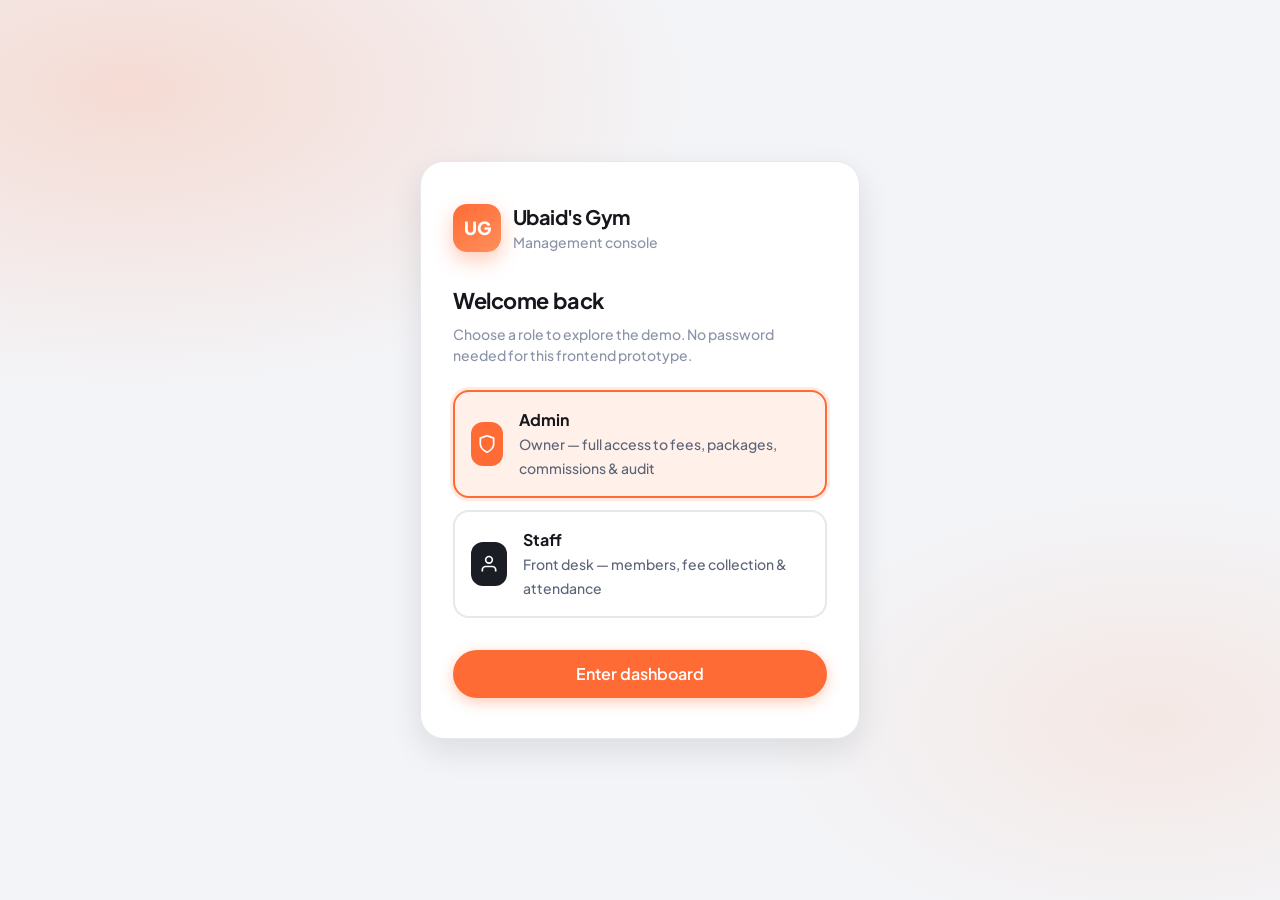
==== index.html @ e76ffeac "first commit" ====
<!DOCTYPE html>
<html lang="en">
<head>
  <meta charset="UTF-8" />
  <meta name="viewport" content="width=device-width, initial-scale=1.0" />
  <title>Ubaid's Gym — Sign in</title>
  <link rel="preconnect" href="https://fonts.googleapis.com" />
  <link rel="preconnect" href="https://fonts.gstatic.com" crossorigin />
  <link href="https://fonts.googleapis.com/css2?family=Plus+Jakarta+Sans:wght@500;600;700;800&display=swap" rel="stylesheet" />
  <link rel="stylesheet" href="css/tokens.css" />
  <link rel="stylesheet" href="css/base.css" />
  <link rel="stylesheet" href="css/components.css" />
  <link rel="stylesheet" href="css/shell.css" />
</head>
<body>
  <main class="login-page">
    <div class="login-card fade-in">
      <div class="login-brand">
        <div class="logo-mark">UG</div>
        <div>
          <h1>Ubaid's Gym</h1>
          <p>Management console</p>
        </div>
      </div>

      <h2 style="font-size:1.35rem;margin-bottom:6px">Welcome back</h2>
      <p class="muted-sm">Choose a role to explore the demo. No password needed for this frontend prototype.</p>

      <div class="role-cards" id="role-cards">
        <button type="button" class="role-card selected" data-role="admin">
          <div class="role-icon">
            <svg width="20" height="20" viewBox="0 0 24 24" fill="none" stroke="currentColor" stroke-width="2"><path d="M12 22s8-4 8-10V5l-8-3-8 3v7c0 6 8 10 8 10z"/></svg>
          </div>
          <div>
            <strong>Admin</strong>
            <span>Owner — full access to fees, packages, commissions &amp; audit</span>
          </div>
        </button>
        <button type="button" class="role-card" data-role="staff">
          <div class="role-icon">
            <svg width="20" height="20" viewBox="0 0 24 24" fill="none" stroke="currentColor" stroke-width="2"><path d="M20 21v-2a4 4 0 0 0-4-4H8a4 4 0 0 0-4 4v2"/><circle cx="12" cy="7" r="4"/></svg>
          </div>
          <div>
            <strong>Staff</strong>
            <span>Front desk — members, fee collection &amp; attendance</span>
          </div>
        </button>
      </div>

      <button class="btn btn-primary" id="enter-btn">Enter dashboard</button>
    </div>
  </main>

  <script src="js/data.js"></script>
  <script src="js/store.js"></script>
  <script>
    let selected = "admin";
    document.querySelectorAll(".role-card").forEach((card) => {
      card.addEventListener("click", () => {
        document.querySelectorAll(".role-card").forEach((c) => c.classList.remove("selected"));
        card.classList.add("selected");
        selected = card.dataset.role;
      });
    });
    document.getElementById("enter-btn").addEventListener("click", () => {
      Store.switchRole(selected);
      location.href = "app.html#/dashboard";
    });
    if (Store.getSession()) {
      location.href = "app.html#/dashboard";
    }
  </script>
</body>
</html>
---- css/tokens.css ----
:root {
  /* Brand — Ubaid's Gym (orange / coral) */
  --color-accent: #ff6b35;
  --color-accent-hover: #e85a28;
  --color-accent-soft: #fff0ea;
  --color-accent-muted: #ffd4c2;

  --color-charcoal: #1a1d23;
  --color-charcoal-soft: #2a2f38;

  --color-bg: #f3f4f7;
  --color-surface: #ffffff;
  --color-surface-2: #f8f9fb;
  --color-border: #e6e8ee;
  --color-border-strong: #d0d4de;

  --color-text: #15171c;
  --color-text-secondary: #5c6578;
  --color-text-muted: #8b93a7;
  --color-text-on-accent: #ffffff;
  --color-text-on-dark: #ffffff;

  --color-success: #16a34a;
  --color-success-soft: #e8f8ee;
  --color-warning: #d97706;
  --color-warning-soft: #fff6e5;
  --color-danger: #dc2626;
  --color-danger-soft: #fdecec;
  --color-info: #2563eb;
  --color-info-soft: #e8effe;

  --font-sans: "Plus Jakarta Sans", system-ui, sans-serif;
  --font-mono: "JetBrains Mono", ui-monospace, monospace;

  --text-xs: 0.75rem;
  --text-sm: 0.875rem;
  --text-base: 1rem;
  --text-lg: 1.125rem;
  --text-xl: 1.25rem;
  --text-2xl: 1.5rem;
  --text-3xl: 1.875rem;
  --text-4xl: 2.25rem;
  --text-kpi: 2rem;

  --weight-medium: 500;
  --weight-semibold: 600;
  --weight-bold: 700;
  --weight-extrabold: 800;

  --radius-sm: 8px;
  --radius-md: 12px;
  --radius-lg: 16px;
  --radius-xl: 20px;
  --radius-2xl: 24px;
  --radius-full: 9999px;

  --shadow-sm: 0 1px 2px rgba(21, 23, 28, 0.04);
  --shadow-md: 0 4px 16px rgba(21, 23, 28, 0.06);
  --shadow-lg: 0 12px 32px rgba(21, 23, 28, 0.1);
  --shadow-hover: 0 8px 24px rgba(255, 107, 53, 0.12);

  --space-1: 0.25rem;
  --space-2: 0.5rem;
  --space-3: 0.75rem;
  --space-4: 1rem;
  --space-5: 1.25rem;
  --space-6: 1.5rem;
  --space-8: 2rem;
  --space-10: 2.5rem;
  --space-12: 3rem;

  --sidebar-width: 260px;
  --topbar-height: 72px;

  --ease: cubic-bezier(0.22, 1, 0.36, 1);
  --duration: 200ms;
}
---- css/base.css ----
*,
*::before,
*::after {
  box-sizing: border-box;
}

html {
  font-size: 16px;
  -webkit-font-smoothing: antialiased;
  -moz-osx-font-smoothing: grayscale;
}

body {
  margin: 0;
  min-height: 100vh;
  font-family: var(--font-sans);
  font-size: var(--text-base);
  font-weight: var(--weight-medium);
  color: var(--color-text);
  background: var(--color-bg);
  line-height: 1.5;
}

h1, h2, h3, h4, h5, h6 {
  margin: 0;
  font-weight: var(--weight-bold);
  letter-spacing: -0.02em;
  color: var(--color-text);
}

p { margin: 0; }

a {
  color: inherit;
  text-decoration: none;
}

button, input, select, textarea {
  font: inherit;
  color: inherit;
}

button {
  cursor: pointer;
  border: none;
  background: none;
  padding: 0;
}

img { max-width: 100%; display: block; }

ul, ol { margin: 0; padding: 0; list-style: none; }

table {
  border-collapse: collapse;
  width: 100%;
}

:focus-visible {
  outline: 2px solid var(--color-accent);
  outline-offset: 2px;
}

.sr-only {
  position: absolute;
  width: 1px;
  height: 1px;
  padding: 0;
  margin: -1px;
  overflow: hidden;
  clip: rect(0, 0, 0, 0);
  border: 0;
}

.money {
  font-variant-numeric: tabular-nums;
  font-weight: var(--weight-semibold);
}

.muted { color: var(--color-text-secondary); }
.muted-sm {
  color: var(--color-text-muted);
  font-size: var(--text-sm);
}

.fade-in {
  animation: fadeIn 0.35s var(--ease) both;
}

@keyframes fadeIn {
  from { opacity: 0; transform: translateY(6px); }
  to { opacity: 1; transform: translateY(0); }
}

@keyframes slideInRight {
  from { opacity: 0; transform: translateX(16px); }
  to { opacity: 1; transform: translateX(0); }
}

@keyframes toastIn {
  from { opacity: 0; transform: translateY(12px) scale(0.98); }
  to { opacity: 1; transform: translateY(0) scale(1); }
}
---- css/components.css ----
/* Buttons */
.btn {
  display: inline-flex;
  align-items: center;
  justify-content: center;
  gap: var(--space-2);
  height: 42px;
  padding: 0 var(--space-5);
  border-radius: var(--radius-full);
  font-size: var(--text-sm);
  font-weight: var(--weight-semibold);
  transition: background var(--duration) var(--ease), color var(--duration) var(--ease),
    box-shadow var(--duration) var(--ease), transform var(--duration) var(--ease);
  white-space: nowrap;
}

.btn:active { transform: scale(0.98); }

.btn-primary {
  background: var(--color-accent);
  color: var(--color-text-on-accent);
  box-shadow: 0 4px 14px rgba(255, 107, 53, 0.35);
}

.btn-primary:hover { background: var(--color-accent-hover); }

.btn-dark {
  background: var(--color-charcoal);
  color: var(--color-text-on-dark);
}

.btn-dark:hover { background: var(--color-charcoal-soft); }

.btn-ghost {
  background: var(--color-surface);
  color: var(--color-text);
  border: 1px solid var(--color-border);
}

.btn-ghost:hover {
  border-color: var(--color-border-strong);
  background: var(--color-surface-2);
}

.btn-danger {
  background: var(--color-danger-soft);
  color: var(--color-danger);
}

.btn-danger:hover { background: #fadada; }

.btn-sm {
  height: 34px;
  padding: 0 var(--space-4);
  font-size: var(--text-xs);
}

.btn-icon {
  width: 40px;
  height: 40px;
  padding: 0;
  border-radius: var(--radius-full);
  display: inline-flex;
  align-items: center;
  justify-content: center;
  background: var(--color-surface);
  border: 1px solid var(--color-border);
  color: var(--color-text-secondary);
}

.btn-icon:hover {
  color: var(--color-text);
  border-color: var(--color-border-strong);
}

.btn-icon.accent {
  background: var(--color-accent);
  border-color: transparent;
  color: white;
  box-shadow: 0 4px 14px rgba(255, 107, 53, 0.35);
}

/* Pills / chips */
.pill {
  display: inline-flex;
  align-items: center;
  gap: 6px;
  height: 32px;
  padding: 0 14px;
  border-radius: var(--radius-full);
  font-size: var(--text-xs);
  font-weight: var(--weight-semibold);
  background: var(--color-surface-2);
  color: var(--color-text-secondary);
  border: 1px solid transparent;
  cursor: pointer;
  transition: all var(--duration) var(--ease);
}

.pill:hover { background: var(--color-border); color: var(--color-text); }

.pill.active {
  background: var(--color-charcoal);
  color: white;
}

.pill.accent.active {
  background: var(--color-accent);
  color: white;
}

.pill-row {
  display: flex;
  flex-wrap: wrap;
  gap: var(--space-2);
}

.status {
  display: inline-flex;
  align-items: center;
  gap: 6px;
  height: 26px;
  padding: 0 10px;
  border-radius: var(--radius-full);
  font-size: 11px;
  font-weight: var(--weight-semibold);
  text-transform: capitalize;
}

.status::before {
  content: "";
  width: 6px;
  height: 6px;
  border-radius: 50%;
  background: currentColor;
}

.status-active, .status-paid, .status-won, .status-in-use { background: var(--color-success-soft); color: var(--color-success); }
.status-expired, .status-overdue, .status-lost, .status-disposed { background: var(--color-danger-soft); color: var(--color-danger); }
.status-frozen, .status-pending, .status-contacted { background: var(--color-warning-soft); color: var(--color-warning); }
.status-inactive, .status-cancelled, .status-stored { background: var(--color-surface-2); color: var(--color-text-muted); }
.status-new, .status-open { background: var(--color-info-soft); color: var(--color-info); }
.status-trial { background: var(--color-accent-soft); color: var(--color-accent); }

.trend {
  display: inline-flex;
  align-items: center;
  gap: 2px;
  font-size: 11px;
  font-weight: var(--weight-semibold);
  padding: 2px 8px;
  border-radius: var(--radius-full);
}

.trend.up { background: var(--color-success-soft); color: var(--color-success); }
.trend.down { background: var(--color-danger-soft); color: var(--color-danger); }

/* Cards */
.card {
  background: var(--color-surface);
  border-radius: var(--radius-xl);
  border: 1px solid rgba(230, 232, 238, 0.8);
  box-shadow: var(--shadow-sm);
  padding: var(--space-6);
  transition: box-shadow var(--duration) var(--ease), transform var(--duration) var(--ease);
}

.card.interactive:hover {
  box-shadow: var(--shadow-md);
  transform: translateY(-1px);
}

.card-dark {
  background: var(--color-charcoal);
  color: var(--color-text-on-dark);
  border: none;
}

.card-accent {
  background: linear-gradient(145deg, var(--color-accent) 0%, #ff8f5c 100%);
  color: white;
  border: none;
  box-shadow: 0 10px 28px rgba(255, 107, 53, 0.28);
}

.card-header {
  display: flex;
  align-items: flex-start;
  justify-content: space-between;
  gap: var(--space-4);
  margin-bottom: var(--space-5);
}

.card-title {
  font-size: var(--text-base);
  font-weight: var(--weight-bold);
}

.card-subtitle {
  font-size: var(--text-sm);
  color: var(--color-text-muted);
  margin-top: 2px;
}

.card-dark .card-subtitle,
.card-accent .card-subtitle { color: rgba(255, 255, 255, 0.72); }

.kpi-value {
  font-size: var(--text-kpi);
  font-weight: var(--weight-extrabold);
  letter-spacing: -0.03em;
  line-height: 1.1;
  font-variant-numeric: tabular-nums;
}

.kpi-label {
  font-size: var(--text-sm);
  color: var(--color-text-secondary);
  margin-bottom: var(--space-2);
}

.kpi-icon {
  width: 40px;
  height: 40px;
  border-radius: var(--radius-md);
  display: grid;
  place-items: center;
  background: var(--color-accent-soft);
  color: var(--color-accent);
  flex-shrink: 0;
}

/* Forms */
.form-grid {
  display: grid;
  grid-template-columns: repeat(2, 1fr);
  gap: var(--space-4);
}

.form-grid .full { grid-column: 1 / -1; }

.field { display: flex; flex-direction: column; gap: 6px; }

.field label {
  font-size: var(--text-xs);
  font-weight: var(--weight-semibold);
  color: var(--color-text-secondary);
  text-transform: uppercase;
  letter-spacing: 0.04em;
}

.field input,
.field select,
.field textarea {
  height: 44px;
  padding: 0 14px;
  border-radius: var(--radius-md);
  border: 1px solid var(--color-border);
  background: var(--color-surface);
  transition: border-color var(--duration) var(--ease), box-shadow var(--duration) var(--ease);
}

.field textarea {
  height: auto;
  min-height: 96px;
  padding: 12px 14px;
  resize: vertical;
}

.field input:focus,
.field select:focus,
.field textarea:focus {
  outline: none;
  border-color: var(--color-accent);
  box-shadow: 0 0 0 3px var(--color-accent-soft);
}

.field input:disabled,
.field select:disabled {
  background: var(--color-surface-2);
  color: var(--color-text-muted);
}

/* Toolbar */
.toolbar {
  display: flex;
  flex-wrap: wrap;
  align-items: center;
  justify-content: space-between;
  gap: var(--space-4);
  margin-bottom: var(--space-6);
}

.toolbar-left,
.toolbar-right {
  display: flex;
  flex-wrap: wrap;
  align-items: center;
  gap: var(--space-3);
}

.search-box {
  display: flex;
  align-items: center;
  gap: var(--space-2);
  height: 42px;
  padding: 0 14px;
  min-width: 240px;
  background: var(--color-surface);
  border: 1px solid var(--color-border);
  border-radius: var(--radius-full);
}

.search-box input {
  border: none;
  outline: none;
  background: transparent;
  width: 100%;
  font-size: var(--text-sm);
}

.search-box svg { color: var(--color-text-muted); flex-shrink: 0; }

/* Tables */
.table-wrap {
  overflow: auto;
  border-radius: var(--radius-lg);
}

.data-table {
  width: 100%;
  font-size: var(--text-sm);
}

.data-table th {
  text-align: left;
  padding: 12px 16px;
  font-size: 11px;
  text-transform: uppercase;
  letter-spacing: 0.05em;
  color: var(--color-text-muted);
  font-weight: var(--weight-semibold);
  border-bottom: 1px solid var(--color-border);
  white-space: nowrap;
  background: var(--color-surface-2);
}

.data-table td {
  padding: 14px 16px;
  border-bottom: 1px solid var(--color-border);
  vertical-align: middle;
}

.data-table tr:last-child td { border-bottom: none; }

.data-table tbody tr {
  transition: background var(--duration) var(--ease);
}

.data-table tbody tr:hover { background: var(--color-surface-2); }
.data-table tbody tr.clickable { cursor: pointer; }

.avatar {
  width: 36px;
  height: 36px;
  border-radius: var(--radius-full);
  background: var(--color-accent-soft);
  color: var(--color-accent);
  display: grid;
  place-items: center;
  font-size: var(--text-xs);
  font-weight: var(--weight-bold);
  flex-shrink: 0;
}

.avatar.lg { width: 48px; height: 48px; font-size: var(--text-sm); }

.person-cell {
  display: flex;
  align-items: center;
  gap: var(--space-3);
}

.person-cell strong { display: block; font-weight: var(--weight-semibold); }
.person-cell span { font-size: var(--text-xs); color: var(--color-text-muted); }

.row-actions {
  display: flex;
  gap: var(--space-2);
  justify-content: flex-end;
}

/* Modal / drawer */
.overlay {
  position: fixed;
  inset: 0;
  background: rgba(21, 23, 28, 0.45);
  backdrop-filter: blur(4px);
  z-index: 80;
  display: flex;
  align-items: center;
  justify-content: center;
  padding: var(--space-6);
  opacity: 0;
  pointer-events: none;
  transition: opacity var(--duration) var(--ease);
}

.overlay.open {
  opacity: 1;
  pointer-events: auto;
}

.modal {
  width: min(560px, 100%);
  max-height: min(90vh, 800px);
  overflow: auto;
  background: var(--color-surface);
  border-radius: var(--radius-2xl);
  box-shadow: var(--shadow-lg);
  padding: var(--space-8);
  transform: translateY(10px) scale(0.98);
  transition: transform var(--duration) var(--ease);
}

.overlay.open .modal { transform: none; }

.modal.wide { width: min(720px, 100%); }

.modal-header {
  display: flex;
  align-items: flex-start;
  justify-content: space-between;
  gap: var(--space-4);
  margin-bottom: var(--space-6);
}

.modal-header h2 { font-size: var(--text-xl); }

.modal-footer {
  display: flex;
  justify-content: flex-end;
  gap: var(--space-3);
  margin-top: var(--space-6);
  padding-top: var(--space-5);
  border-top: 1px solid var(--color-border);
}

.drawer {
  position: fixed;
  top: 0;
  right: 0;
  width: min(480px, 100%);
  height: 100%;
  background: var(--color-surface);
  z-index: 90;
  box-shadow: var(--shadow-lg);
  transform: translateX(100%);
  transition: transform 0.28s var(--ease);
  display: flex;
  flex-direction: column;
}

.drawer.open { transform: translateX(0); }

.drawer-header {
  padding: var(--space-6) var(--space-6) var(--space-4);
  display: flex;
  justify-content: space-between;
  align-items: flex-start;
  border-bottom: 1px solid var(--color-border);
}

.drawer-body {
  padding: var(--space-6);
  overflow: auto;
  flex: 1;
}

.drawer-footer {
  padding: var(--space-4) var(--space-6);
  border-top: 1px solid var(--color-border);
  display: flex;
  justify-content: flex-end;
  gap: var(--space-3);
}

/* Tabs */
.tabs {
  display: flex;
  gap: var(--space-1);
  border-bottom: 1px solid var(--color-border);
  margin-bottom: var(--space-6);
  overflow-x: auto;
}

.tab {
  height: 42px;
  padding: 0 var(--space-4);
  font-size: var(--text-sm);
  font-weight: var(--weight-semibold);
  color: var(--color-text-muted);
  border-bottom: 2px solid transparent;
  margin-bottom: -1px;
  white-space: nowrap;
}

.tab:hover { color: var(--color-text); }
.tab.active {
  color: var(--color-accent);
  border-bottom-color: var(--color-accent);
}

/* Empty / toast */
.empty {
  text-align: center;
  padding: var(--space-12) var(--space-6);
  color: var(--color-text-secondary);
}

.empty h3 {
  margin-bottom: var(--space-2);
  font-size: var(--text-lg);
}

.empty p {
  margin-bottom: var(--space-5);
  font-size: var(--text-sm);
  color: var(--color-text-muted);
}

#toast-root {
  position: fixed;
  right: 24px;
  bottom: 24px;
  z-index: 100;
  display: flex;
  flex-direction: column;
  gap: var(--space-3);
  pointer-events: none;
}

.toast {
  pointer-events: auto;
  min-width: 260px;
  max-width: 360px;
  padding: 14px 16px;
  border-radius: var(--radius-lg);
  background: var(--color-charcoal);
  color: white;
  box-shadow: var(--shadow-lg);
  font-size: var(--text-sm);
  font-weight: var(--weight-semibold);
  animation: toastIn 0.3s var(--ease);
  display: flex;
  align-items: center;
  gap: var(--space-3);
}

.toast.success { background: #166534; }
.toast.error { background: #991b1b; }

.list-item {
  display: flex;
  align-items: center;
  gap: var(--space-3);
  padding: 12px 0;
  border-bottom: 1px solid var(--color-border);
}

.list-item:last-child { border-bottom: none; }

.list-item .meta {
  margin-left: auto;
  text-align: right;
  font-size: var(--text-sm);
}

.progress {
  height: 8px;
  border-radius: var(--radius-full);
  background: var(--color-border);
  overflow: hidden;
}

.progress > span {
  display: block;
  height: 100%;
  border-radius: inherit;
  background: var(--color-accent);
}

.page-header {
  display: flex;
  flex-wrap: wrap;
  align-items: flex-start;
  justify-content: space-between;
  gap: var(--space-4);
  margin-bottom: var(--space-6);
}

.page-header h1 {
  font-size: var(--text-2xl);
  letter-spacing: -0.03em;
}

.page-header p {
  margin-top: 4px;
  color: var(--color-text-secondary);
  font-size: var(--text-sm);
}

.grid-kpi {
  display: grid;
  grid-template-columns: repeat(4, 1fr);
  gap: var(--space-4);
  margin-bottom: var(--space-6);
}

.grid-2 {
  display: grid;
  grid-template-columns: repeat(2, 1fr);
  gap: var(--space-4);
}

.grid-3 {
  display: grid;
  grid-template-columns: repeat(3, 1fr);
  gap: var(--space-4);
}

.stack { display: flex; flex-direction: column; gap: var(--space-4); }

@media (max-width: 1100px) {
  .grid-kpi { grid-template-columns: repeat(2, 1fr); }
  .grid-3 { grid-template-columns: 1fr 1fr; }
}

@media (max-width: 768px) {
  .form-grid,
  .grid-2,
  .grid-3,
  .grid-kpi { grid-template-columns: 1fr; }
}
---- css/shell.css ----
/* Login */
.login-page {
  min-height: 100vh;
  display: grid;
  place-items: center;
  padding: var(--space-6);
  background:
    radial-gradient(ellipse 80% 60% at 10% 10%, rgba(255, 107, 53, 0.18), transparent 55%),
    radial-gradient(ellipse 60% 50% at 90% 80%, rgba(255, 143, 92, 0.12), transparent 50%),
    var(--color-bg);
}

.login-card {
  width: min(440px, 100%);
  background: var(--color-surface);
  border-radius: var(--radius-2xl);
  padding: var(--space-10) var(--space-8);
  box-shadow: var(--shadow-lg);
  border: 1px solid var(--color-border);
}

.login-brand {
  display: flex;
  align-items: center;
  gap: var(--space-3);
  margin-bottom: var(--space-8);
}

.login-brand .logo-mark {
  width: 48px;
  height: 48px;
  border-radius: 14px;
  background: linear-gradient(145deg, var(--color-accent), #ff8f5c);
  color: white;
  display: grid;
  place-items: center;
  font-weight: var(--weight-extrabold);
  font-size: var(--text-lg);
  box-shadow: 0 8px 20px rgba(255, 107, 53, 0.35);
}

.login-brand h1 {
  font-size: var(--text-xl);
  letter-spacing: -0.03em;
}

.login-brand p {
  font-size: var(--text-sm);
  color: var(--color-text-muted);
}

.role-cards {
  display: grid;
  gap: var(--space-3);
  margin: var(--space-6) 0 var(--space-8);
}

.role-card {
  display: flex;
  align-items: center;
  gap: var(--space-4);
  padding: var(--space-4);
  border-radius: var(--radius-lg);
  border: 2px solid var(--color-border);
  text-align: left;
  transition: border-color var(--duration) var(--ease), background var(--duration) var(--ease),
    box-shadow var(--duration) var(--ease);
}

.role-card:hover {
  border-color: var(--color-accent-muted);
  background: var(--color-accent-soft);
}

.role-card.selected {
  border-color: var(--color-accent);
  background: var(--color-accent-soft);
  box-shadow: 0 0 0 3px rgba(255, 107, 53, 0.15);
}

.role-card .role-icon {
  width: 44px;
  height: 44px;
  border-radius: var(--radius-md);
  background: var(--color-charcoal);
  color: white;
  display: grid;
  place-items: center;
}

.role-card.selected .role-icon { background: var(--color-accent); }

.role-card strong { display: block; font-size: var(--text-base); }
.role-card span { font-size: var(--text-sm); color: var(--color-text-secondary); }

.login-card .btn { width: 100%; height: 48px; font-size: var(--text-base); }

/* App shell */
.app-shell {
  display: grid;
  grid-template-columns: var(--sidebar-width) 1fr;
  min-height: 100vh;
}

.sidebar {
  position: sticky;
  top: 0;
  height: 100vh;
  background: var(--color-surface);
  border-right: 1px solid var(--color-border);
  display: flex;
  flex-direction: column;
  padding: var(--space-5) var(--space-4);
  z-index: 20;
}

.sidebar-brand {
  display: flex;
  align-items: center;
  gap: var(--space-3);
  padding: var(--space-2) var(--space-3) var(--space-6);
}

.sidebar-brand .logo-mark {
  width: 40px;
  height: 40px;
  border-radius: 12px;
  background: linear-gradient(145deg, var(--color-accent), #ff8f5c);
  color: white;
  display: grid;
  place-items: center;
  font-weight: var(--weight-extrabold);
  box-shadow: 0 6px 16px rgba(255, 107, 53, 0.3);
}

.sidebar-brand strong {
  display: block;
  font-size: var(--text-sm);
  letter-spacing: -0.02em;
}

.sidebar-brand span {
  font-size: 11px;
  color: var(--color-text-muted);
}

.nav-list {
  display: flex;
  flex-direction: column;
  gap: 2px;
  flex: 1;
  overflow-y: auto;
  padding-bottom: var(--space-4);
}

.nav-section {
  font-size: 10px;
  font-weight: var(--weight-bold);
  text-transform: uppercase;
  letter-spacing: 0.08em;
  color: var(--color-text-muted);
  padding: var(--space-4) var(--space-3) var(--space-2);
}

.nav-item {
  display: flex;
  align-items: center;
  gap: var(--space-3);
  height: 42px;
  padding: 0 var(--space-3);
  border-radius: var(--radius-md);
  font-size: var(--text-sm);
  font-weight: var(--weight-semibold);
  color: var(--color-text-secondary);
  transition: background var(--duration) var(--ease), color var(--duration) var(--ease);
}

.nav-item svg {
  width: 18px;
  height: 18px;
  opacity: 0.85;
  flex-shrink: 0;
}

.nav-item:hover {
  background: var(--color-surface-2);
  color: var(--color-text);
}

.nav-item.active {
  background: var(--color-accent-soft);
  color: var(--color-accent);
}

.nav-item.active svg { opacity: 1; }

.sidebar-footer {
  border-top: 1px solid var(--color-border);
  padding-top: var(--space-4);
}

.role-switch {
  display: flex;
  background: var(--color-surface-2);
  border-radius: var(--radius-full);
  padding: 3px;
  margin-bottom: var(--space-3);
}

.role-switch button {
  flex: 1;
  height: 32px;
  border-radius: var(--radius-full);
  font-size: 11px;
  font-weight: var(--weight-bold);
  color: var(--color-text-muted);
}

.role-switch button.active {
  background: var(--color-surface);
  color: var(--color-text);
  box-shadow: var(--shadow-sm);
}

.user-chip {
  display: flex;
  align-items: center;
  gap: var(--space-3);
  padding: var(--space-2) var(--space-2);
}

.user-chip .info strong {
  display: block;
  font-size: var(--text-sm);
}

.user-chip .info span {
  font-size: 11px;
  color: var(--color-text-muted);
}

.main-area {
  min-width: 0;
  display: flex;
  flex-direction: column;
  min-height: 100vh;
}

.topbar {
  height: var(--topbar-height);
  display: flex;
  align-items: center;
  gap: var(--space-4);
  padding: 0 var(--space-8);
  border-bottom: 1px solid var(--color-border);
  background: rgba(255, 255, 255, 0.8);
  backdrop-filter: blur(10px);
  position: sticky;
  top: 0;
  z-index: 15;
}

.topbar .search-box {
  flex: 1;
  max-width: 420px;
  background: var(--color-surface-2);
  border-color: transparent;
}

.topbar-actions {
  margin-left: auto;
  display: flex;
  align-items: center;
  gap: var(--space-3);
}

.notif-btn {
  position: relative;
}

.notif-btn .badge {
  position: absolute;
  top: -2px;
  right: -2px;
  min-width: 18px;
  height: 18px;
  padding: 0 5px;
  border-radius: var(--radius-full);
  background: var(--color-accent);
  color: white;
  font-size: 10px;
  font-weight: var(--weight-bold);
  display: grid;
  place-items: center;
}

.content {
  padding: var(--space-8);
  flex: 1;
}

/* Dashboard bento */
.bento {
  display: grid;
  grid-template-columns: repeat(12, 1fr);
  gap: var(--space-4);
}

.bento .span-3 { grid-column: span 3; }
.bento .span-4 { grid-column: span 4; }
.bento .span-5 { grid-column: span 5; }
.bento .span-6 { grid-column: span 6; }
.bento .span-7 { grid-column: span 7; }
.bento .span-8 { grid-column: span 8; }
.bento .span-12 { grid-column: span 12; }

.chart-box {
  position: relative;
  height: 220px;
}

.chart-box.sm { height: 180px; }

.attention-item {
  display: flex;
  align-items: center;
  gap: var(--space-3);
  padding: 10px 0;
  border-bottom: 1px solid rgba(255, 255, 255, 0.1);
}

.attention-item:last-child { border-bottom: none; }

.quick-actions {
  display: flex;
  flex-wrap: wrap;
  gap: var(--space-3);
}

.pipeline {
  display: grid;
  grid-template-columns: repeat(5, 1fr);
  gap: var(--space-3);
}

.pipeline-col {
  background: var(--color-surface-2);
  border-radius: var(--radius-lg);
  padding: var(--space-3);
  min-height: 280px;
}

.pipeline-col h4 {
  font-size: var(--text-xs);
  text-transform: uppercase;
  letter-spacing: 0.05em;
  color: var(--color-text-muted);
  margin-bottom: var(--space-3);
  display: flex;
  justify-content: space-between;
}

.lead-card {
  background: var(--color-surface);
  border-radius: var(--radius-md);
  padding: var(--space-3);
  margin-bottom: var(--space-2);
  border: 1px solid var(--color-border);
  cursor: pointer;
  transition: box-shadow var(--duration) var(--ease);
}

.lead-card:hover { box-shadow: var(--shadow-md); }

.lead-card strong { display: block; font-size: var(--text-sm); margin-bottom: 2px; }
.lead-card span { font-size: 11px; color: var(--color-text-muted); }

.detail-hero {
  display: flex;
  gap: var(--space-5);
  align-items: center;
  margin-bottom: var(--space-6);
}

@media (max-width: 1200px) {
  .bento .span-3,
  .bento .span-4,
  .bento .span-5,
  .bento .span-6,
  .bento .span-7,
  .bento .span-8 { grid-column: span 6; }
  .pipeline { grid-template-columns: repeat(2, 1fr); }
}

@media (max-width: 960px) {
  .app-shell { grid-template-columns: 1fr; }
  .sidebar {
    position: fixed;
    left: 0;
    top: 0;
    transform: translateX(-100%);
    transition: transform 0.28s var(--ease);
    width: min(280px, 86vw);
    box-shadow: var(--shadow-lg);
  }
  .sidebar.open { transform: translateX(0); }
  .topbar { padding: 0 var(--space-4); }
  .content { padding: var(--space-4); }
  .bento .span-3,
  .bento .span-4,
  .bento .span-5,
  .bento .span-6,
  .bento .span-7,
  .bento .span-8,
  .bento .span-12 { grid-column: span 12; }
  .pipeline { grid-template-columns: 1fr; }
}

.mobile-menu-btn { display: none; }

@media (max-width: 960px) {
  .mobile-menu-btn { display: inline-flex; }
}
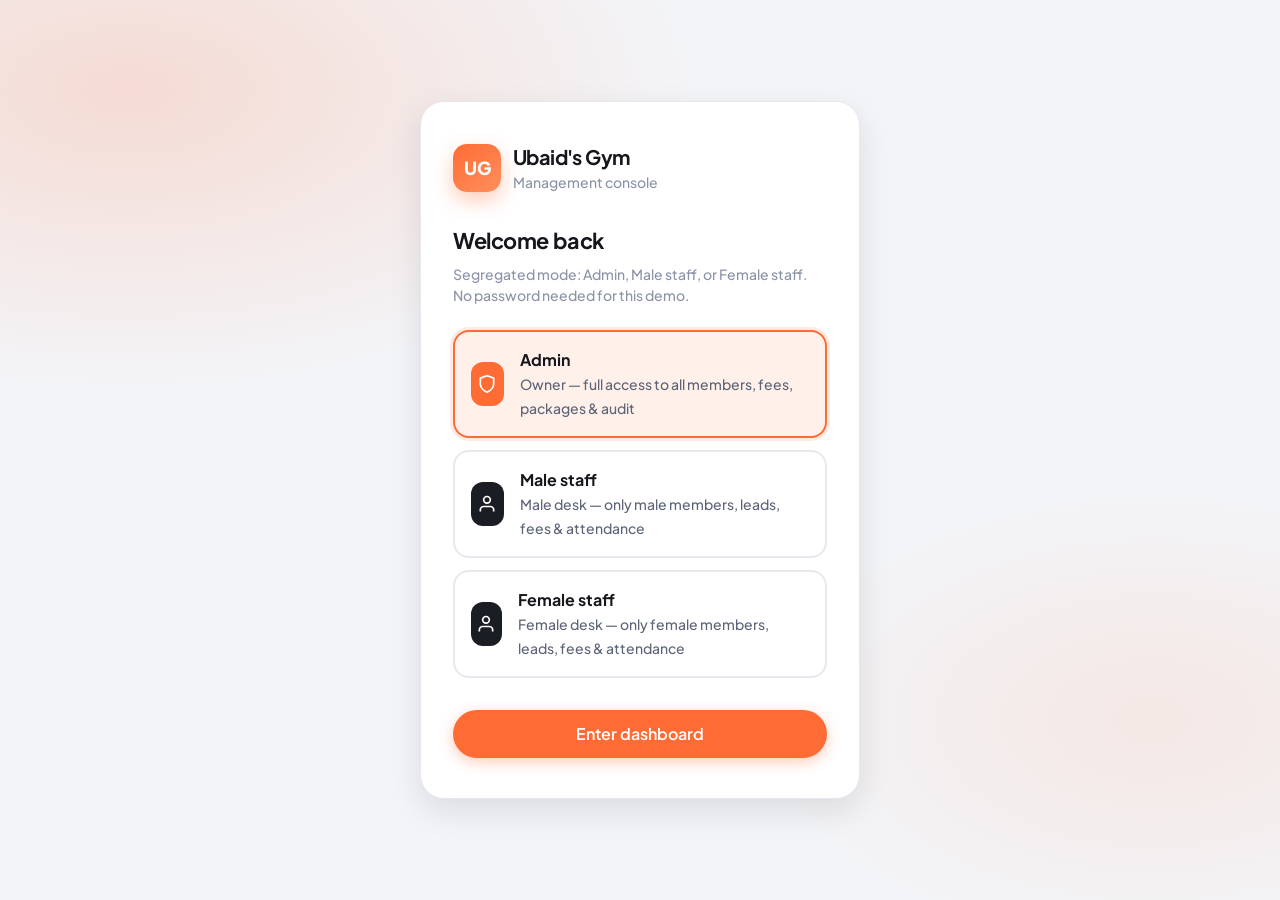
==== commit 0161321b: "segregated and unifiesd models" ====
--- a/index.html
+++ b/index.html
@@ -24,28 +24,9 @@
       </div>
 
       <h2 style="font-size:1.35rem;margin-bottom:6px">Welcome back</h2>
-      <p class="muted-sm">Choose a role to explore the demo. No password needed for this frontend prototype.</p>
+      <p class="muted-sm" id="login-subtitle">Choose a role to explore the demo. No password needed for this frontend prototype.</p>
 
-      <div class="role-cards" id="role-cards">
-        <button type="button" class="role-card selected" data-role="admin">
-          <div class="role-icon">
-            <svg width="20" height="20" viewBox="0 0 24 24" fill="none" stroke="currentColor" stroke-width="2"><path d="M12 22s8-4 8-10V5l-8-3-8 3v7c0 6 8 10 8 10z"/></svg>
-          </div>
-          <div>
-            <strong>Admin</strong>
-            <span>Owner — full access to fees, packages, commissions &amp; audit</span>
-          </div>
-        </button>
-        <button type="button" class="role-card" data-role="staff">
-          <div class="role-icon">
-            <svg width="20" height="20" viewBox="0 0 24 24" fill="none" stroke="currentColor" stroke-width="2"><path d="M20 21v-2a4 4 0 0 0-4-4H8a4 4 0 0 0-4 4v2"/><circle cx="12" cy="7" r="4"/></svg>
-          </div>
-          <div>
-            <strong>Staff</strong>
-            <span>Front desk — members, fee collection &amp; attendance</span>
-          </div>
-        </button>
-      </div>
+      <div class="role-cards" id="role-cards"></div>
 
       <button class="btn btn-primary" id="enter-btn">Enter dashboard</button>
     </div>
@@ -54,7 +35,40 @@
   <script src="js/data.js"></script>
   <script src="js/store.js"></script>
   <script>
+    const segregated = Store.isSegregated();
     let selected = "admin";
+
+    const cards = segregated
+      ? [
+          { key: "admin", title: "Admin", desc: "Owner — full access to all members, fees, packages & audit" },
+          { key: "male", title: "Male staff", desc: "Male desk — only male members, leads, fees & attendance" },
+          { key: "female", title: "Female staff", desc: "Female desk — only female members, leads, fees & attendance" },
+        ]
+      : [
+          { key: "admin", title: "Admin", desc: "Owner — full access to fees, packages, commissions & audit" },
+          { key: "staff", title: "Staff", desc: "Front desk — all members, fee collection & attendance" },
+        ];
+
+    document.getElementById("login-subtitle").textContent = segregated
+      ? "Segregated mode: Admin, Male staff, or Female staff. No password needed for this demo."
+      : "Unified mode: Admin or Staff. No password needed for this demo.";
+
+    const iconAdmin = `<svg width="20" height="20" viewBox="0 0 24 24" fill="none" stroke="currentColor" stroke-width="2"><path d="M12 22s8-4 8-10V5l-8-3-8 3v7c0 6 8 10 8 10z"/></svg>`;
+    const iconStaff = `<svg width="20" height="20" viewBox="0 0 24 24" fill="none" stroke="currentColor" stroke-width="2"><path d="M20 21v-2a4 4 0 0 0-4-4H8a4 4 0 0 0-4 4v2"/><circle cx="12" cy="7" r="4"/></svg>`;
+
+    document.getElementById("role-cards").innerHTML = cards
+      .map(
+        (c, i) => `
+      <button type="button" class="role-card ${i === 0 ? "selected" : ""}" data-role="${c.key}">
+        <div class="role-icon">${c.key === "admin" ? iconAdmin : iconStaff}</div>
+        <div>
+          <strong>${c.title}</strong>
+          <span>${c.desc}</span>
+        </div>
+      </button>`
+      )
+      .join("");
+
     document.querySelectorAll(".role-card").forEach((card) => {
       card.addEventListener("click", () => {
         document.querySelectorAll(".role-card").forEach((c) => c.classList.remove("selected"));
@@ -62,10 +76,16 @@
         selected = card.dataset.role;
       });
     });
+
     document.getElementById("enter-btn").addEventListener("click", () => {
-      Store.switchRole(selected);
-      location.href = "app.html#/dashboard";
+      try {
+        Store.loginAsDesk(selected, { login: true });
+        location.href = "app.html#/dashboard";
+      } catch (e) {
+        alert(e.message || String(e));
+      }
     });
+
     if (Store.getSession()) {
       location.href = "app.html#/dashboard";
     }
--- a/css/components.css
+++ b/css/components.css
@@ -165,9 +165,61 @@
   transition: box-shadow var(--duration) var(--ease), transform var(--duration) var(--ease);
 }
 
+.card.interactive {
+  cursor: pointer;
+  text-align: left;
+  font: inherit;
+  color: inherit;
+  width: 100%;
+  appearance: none;
+}
+
 .card.interactive:hover {
   box-shadow: var(--shadow-md);
   transform: translateY(-1px);
+}
+
+.card.interactive:focus-visible {
+  outline: 2px solid var(--color-accent);
+  outline-offset: 2px;
+}
+
+.attention-btn,
+.list-btn {
+  width: 100%;
+  appearance: none;
+  border: none;
+  background: transparent;
+  font: inherit;
+  color: inherit;
+  cursor: pointer;
+  text-align: left;
+}
+
+.attention-btn:hover,
+.list-btn:hover {
+  opacity: 0.92;
+  filter: brightness(1.05);
+}
+
+.attention-btn:focus-visible,
+.list-btn:focus-visible {
+  outline: 2px solid rgba(255, 255, 255, 0.7);
+  outline-offset: 2px;
+  border-radius: var(--radius-md);
+}
+
+.card:not(.card-accent) .attention-btn:focus-visible,
+.list-btn:focus-visible {
+  outline-color: var(--color-accent);
+}
+
+.drill-list {
+  display: flex;
+  flex-direction: column;
+  gap: 2px;
+  max-height: min(55vh, 420px);
+  overflow: auto;
 }
 
 .card-dark {
@@ -415,12 +467,59 @@
   width: min(560px, 100%);
   max-height: min(90vh, 800px);
   overflow: auto;
+  -webkit-overflow-scrolling: touch;
   background: var(--color-surface);
   border-radius: var(--radius-2xl);
   box-shadow: var(--shadow-lg);
   padding: var(--space-8);
   transform: translateY(10px) scale(0.98);
   transition: transform var(--duration) var(--ease);
+}
+
+.modal:focus { outline: none; }
+
+.audit-filters,
+.member-filters {
+  display: flex;
+  flex-wrap: wrap;
+  gap: 8px;
+  align-items: flex-end;
+  margin-bottom: 16px;
+}
+
+.audit-filters select,
+.audit-filters input[type="date"],
+.member-filters select,
+.member-filters input[type="date"] {
+  height: 36px;
+  border: 1px solid var(--color-border);
+  border-radius: var(--radius-md);
+  padding: 0 10px;
+  background: var(--color-surface);
+  font: inherit;
+}
+
+.filter-field {
+  display: flex;
+  flex-direction: column;
+  gap: 4px;
+  min-width: 120px;
+}
+
+.member-filters .search-box {
+  flex: 1 1 180px;
+  min-width: 160px;
+  align-self: flex-end;
+}
+
+.audit-pre {
+  background: var(--color-surface-2);
+  padding: 10px;
+  border-radius: var(--radius-md);
+  font-size: 12px;
+  overflow: auto;
+  max-height: 200px;
+  margin-top: 6px;
 }
 
 .overlay.open .modal { transform: none; }
@@ -641,4 +740,29 @@
   .grid-2,
   .grid-3,
   .grid-kpi { grid-template-columns: 1fr; }
-}
+
+  .table-wrap {
+    max-width: 100%;
+    overflow-x: auto;
+    -webkit-overflow-scrolling: touch;
+  }
+
+  .overlay {
+    padding: var(--space-3);
+    align-items: flex-end;
+  }
+
+  .modal {
+    max-height: min(92vh, 100%);
+    border-radius: var(--radius-2xl) var(--radius-2xl) 0 0;
+    width: 100%;
+  }
+
+  .modal-footer {
+    flex-wrap: wrap;
+  }
+
+  .btn {
+    white-space: normal;
+  }
+}
--- a/css/shell.css
+++ b/css/shell.css
@@ -421,3 +421,60 @@
 @media (max-width: 960px) {
   .mobile-menu-btn { display: inline-flex; }
 }
+
+/* Mobile: no page horizontal scroll; topbar role badge */
+.app-shell,
+.main-area,
+.content,
+.page-header,
+.topbar {
+  max-width: 100%;
+  overflow-x: clip;
+}
+
+.page-header {
+  flex-wrap: wrap;
+}
+
+.toolbar-right,
+.quick-actions,
+.modal-footer,
+.row-actions,
+.audit-filters {
+  flex-wrap: wrap;
+}
+
+@media (max-width: 768px) {
+  .topbar .search-box {
+    max-width: none;
+    min-width: 0;
+  }
+  .topbar .search-box input {
+    min-width: 0;
+    width: 100%;
+  }
+  .role-badge .role-badge-text { display: none; }
+  .role-badge::before {
+    content: attr(data-short);
+    font-size: 11px;
+    font-weight: 700;
+  }
+  .role-badge {
+    min-width: 28px;
+    justify-content: center;
+    padding-left: 8px;
+    padding-right: 8px;
+  }
+  .detail-hero {
+    flex-direction: column;
+    align-items: flex-start;
+  }
+}
+
+@media (max-width: 390px) {
+  .topbar {
+    gap: var(--space-2);
+    padding: 0 var(--space-3);
+  }
+  .content { padding: var(--space-3); }
+}
